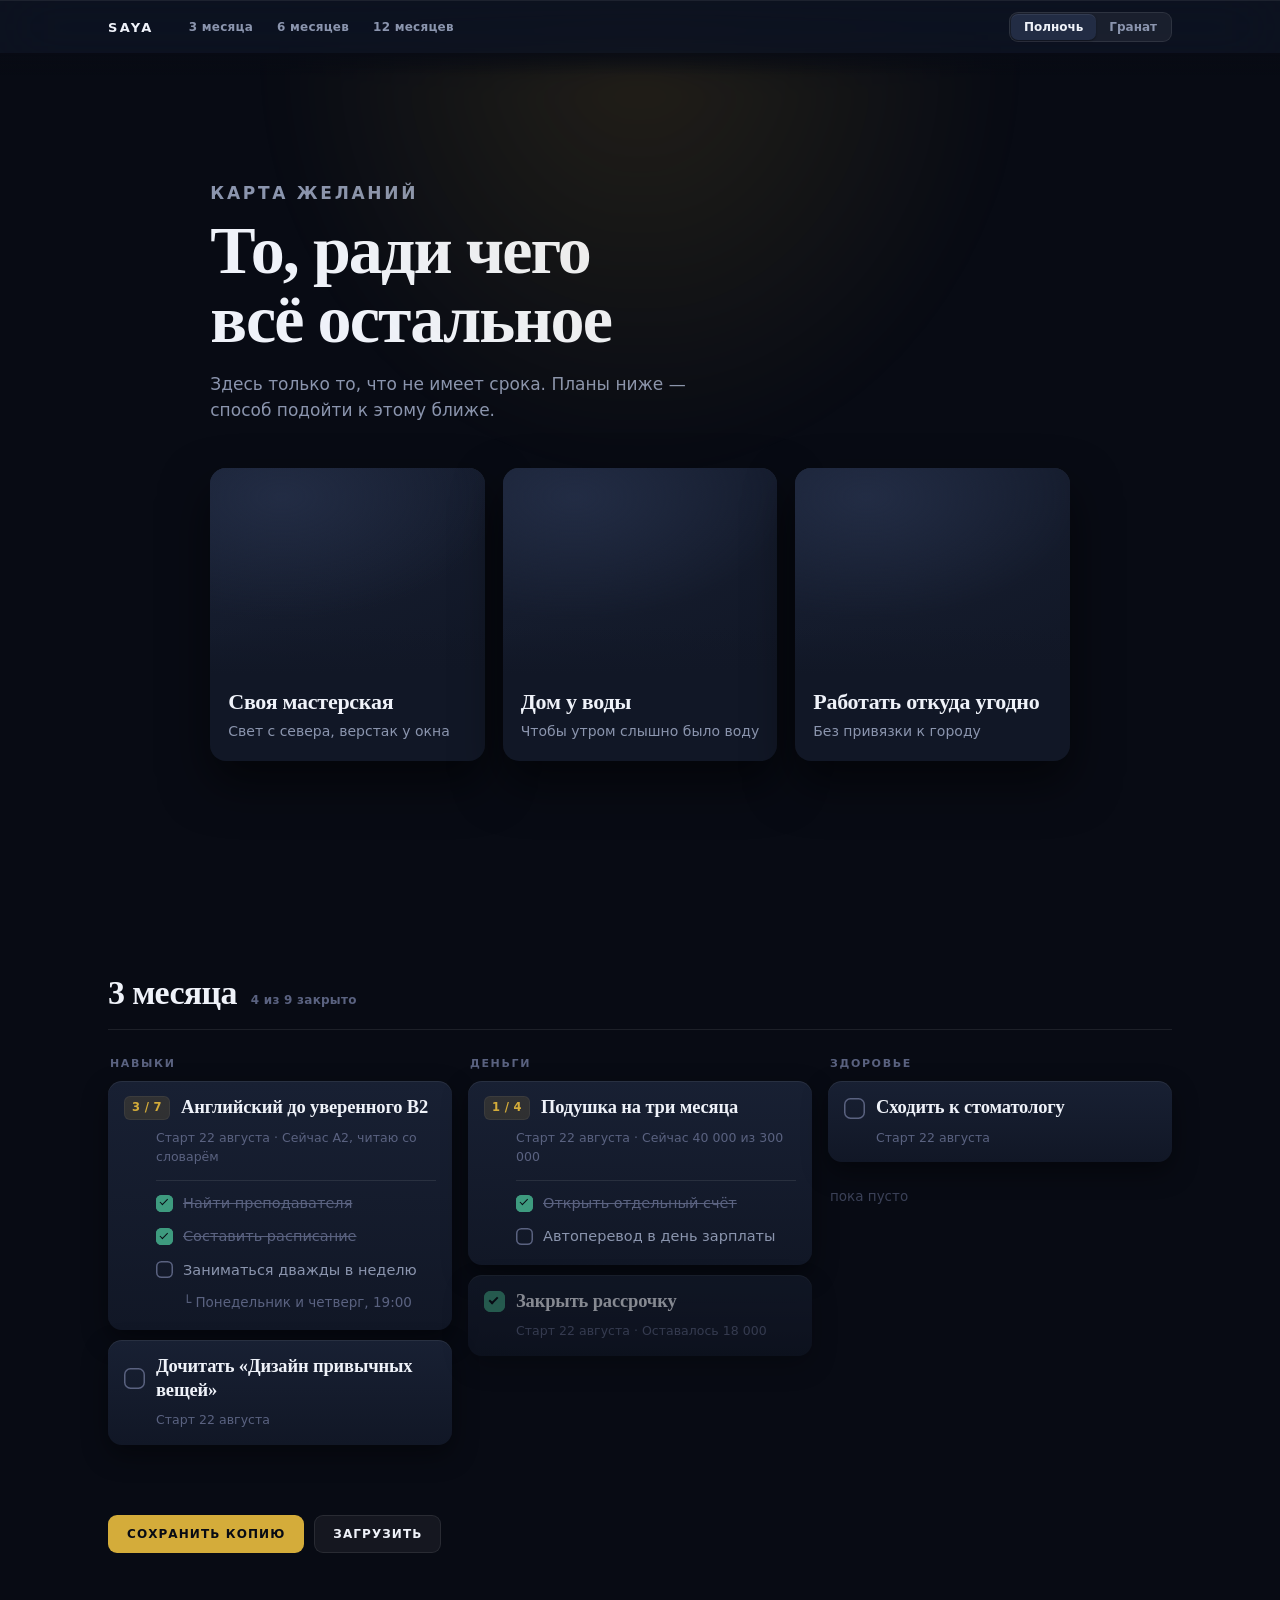
==== palette-preview.html @ 0ffbd33d "Макет уровня Notes: два направления палитры Co-Authored-By: Claude Opus 5 <noreply@anthropic.com>" ====
<!doctype html>
<html lang="ru">
<head>
<meta charset="utf-8">
<meta name="viewport" content="width=device-width,initial-scale=1">
<title>Карта желаний — макет</title>
<style>
*,*::before,*::after{box-sizing:border-box}

/* ============ A · ПОЛНОЧЬ ============ */
:root,[data-p="A"]{
  --bg:#080B14; --s1:#111726; --s2:#182033; --s3:#222C44;
  --text:#EFF2F9; --muted:#8B95AE; --dim:#5A6280;
  --accent:#D4AC3A; --accent-soft:rgba(212,172,58,.13);
  --done:#3E9B7F; --line:rgba(255,255,255,.085);
  --edge:rgba(255,255,255,.07); --glass:rgba(17,23,38,.62);
}
/* ============ B · ГРАНАТ ============ */
[data-p="B"]{
  --bg:#120810; --s1:#1F0F19; --s2:#2B1624; --s3:#3A1F31;
  --text:#F8EFF2; --muted:#B295A0; --dim:#7C6370;
  --accent:#E0A44E; --accent-soft:rgba(224,164,78,.13);
  --done:#5FA383; --line:rgba(255,255,255,.09);
  --edge:rgba(255,255,255,.08); --glass:rgba(31,15,25,.62);
}

html{-webkit-font-smoothing:antialiased}
body{margin:0;background:var(--bg);color:var(--text);
  font:16px/1.55 -apple-system,system-ui,"SF Pro Text",sans-serif;
  transition:background-color .5s ease}
.serif{font-family:ui-serif,"New York",Georgia,serif}

/* ---------- плавающая панель ---------- */
.bar{position:fixed;inset:0 0 auto 0;z-index:20;background:var(--glass);
  -webkit-backdrop-filter:blur(30px) saturate(180%);backdrop-filter:blur(30px) saturate(180%);
  border-top:1px solid var(--edge)}
.bar::after{content:"";position:absolute;left:0;right:0;top:100%;height:22px;
  background:linear-gradient(var(--bg),transparent);opacity:.75;pointer-events:none}
.bar__in{max-width:1120px;margin:0 auto;padding:0 28px;height:52px;display:flex;align-items:center;gap:18px}
.mark{font:600 13px/1 -apple-system,system-ui;letter-spacing:.18em;color:var(--text)}
.jump{display:flex;gap:2px;margin-left:6px}
.jump a{font:590 12px/1 -apple-system,system-ui;letter-spacing:.02em;color:var(--muted);
  padding:7px 11px;border-radius:7px;text-decoration:none;transition:color .2s,background-color .2s}
.jump a:hover{color:var(--text);background:rgba(255,255,255,.05)}
.seg{margin-left:auto;display:flex;padding:2px;border-radius:9px;background:rgba(255,255,255,.06);
  box-shadow:inset 0 0 0 1px var(--line)}
.seg button{font:590 12px/1 -apple-system,system-ui;color:var(--muted);background:none;border:0;
  padding:7px 13px;border-radius:7px;cursor:pointer;transition:color .2s}
.seg button[aria-pressed="true"]{color:var(--text);background:var(--s3);
  box-shadow:0 1px 2px rgba(0,0,0,.4),inset 0 1px 0 var(--edge)}

.wrap{max-width:1120px;margin:0 auto;padding:0 28px}

/* ---------- карта желаний ---------- */
.dreams{min-height:100svh;display:flex;flex-direction:column;justify-content:center;
  padding:120px 0 90px;position:relative}
.dreams::before{content:"";position:absolute;left:50%;top:6%;width:min(760px,92vw);height:420px;
  transform:translateX(-50%);pointer-events:none;
  background:radial-gradient(ellipse at 50% 0,var(--accent-soft),transparent 70%);filter:blur(20px)}
.eyebrow{font:600 11px/1 -apple-system,system-ui;letter-spacing:.16em;text-transform:uppercase;color:var(--dim)}
.dreams h1{margin:14px 0 0;font-size:clamp(40px,6vw,68px);line-height:1.02;letter-spacing:-.028em;font-weight:600}
.dreams p{margin:16px 0 0;color:var(--muted);max-width:46ch;font-size:17px}
.tiles{display:grid;grid-template-columns:repeat(3,1fr);gap:18px;margin-top:44px;position:relative}
.tile{border-radius:16px;overflow:hidden;background:var(--s1);position:relative;
  box-shadow:0 1px 0 var(--edge) inset,0 22px 48px rgba(0,0,0,.55);
  transition:transform .45s cubic-bezier(.2,.8,.3,1),box-shadow .45s}
.tile:hover{transform:translateY(-4px);box-shadow:0 1px 0 var(--edge) inset,0 30px 60px rgba(0,0,0,.62)}
.tile__ph{aspect-ratio:4/3;background:
  radial-gradient(130% 100% at 26% 14%,var(--s3),transparent 60%),
  linear-gradient(155deg,var(--s2),var(--s1))}
.tile__ph--none{display:flex;align-items:flex-end}
.tile__b{padding:16px 18px 18px;position:relative}
.tile__b::before{content:"";position:absolute;left:0;right:0;bottom:100%;height:46px;
  background:linear-gradient(transparent,var(--s1))}
.tile h2{margin:0;font-size:22px;line-height:1.22;letter-spacing:-.012em;font-weight:600}
.tile span{display:block;margin-top:5px;color:var(--muted);font-size:14px}

/* ---------- горизонт ---------- */
.horizon{padding:74px 0 10px}
.hhead{display:flex;align-items:baseline;gap:14px;padding-bottom:18px;
  border-bottom:1px solid var(--line);margin-bottom:26px}
.hhead h2{margin:0;font-size:34px;line-height:1.1;letter-spacing:-.02em;font-weight:600}
.hhead em{font-style:normal;color:var(--dim);font:590 12px/1 -apple-system,system-ui;letter-spacing:.02em}
.areas{display:grid;grid-template-columns:repeat(3,1fr);gap:16px}
.area__n{font:600 11px/1 -apple-system,system-ui;letter-spacing:.15em;text-transform:uppercase;
  color:var(--dim);margin:2px 0 12px 2px}
.stack{display:flex;flex-direction:column;gap:10px}

/* ---------- цель как материал ---------- */
.card{border-radius:14px;padding:15px 16px;cursor:pointer;
  background:linear-gradient(180deg,var(--s2),var(--s1));
  box-shadow:0 1px 0 var(--edge) inset,0 10px 26px rgba(0,0,0,.42);
  transition:transform .12s cubic-bezier(.3,.9,.4,1),box-shadow .3s}
.card:active{transform:scale(.985)}
.top{display:flex;align-items:center;gap:11px}
.chip{font:600 11.5px/1 -apple-system,system-ui;letter-spacing:.03em;color:var(--accent);
  background:var(--accent-soft);padding:6px 8px;border-radius:6px;
  font-variant-numeric:tabular-nums;flex:none;box-shadow:inset 0 0 0 1px rgba(255,255,255,.05)}
.box{width:21px;height:21px;border-radius:6.5px;flex:none;
  box-shadow:inset 0 0 0 1.5px var(--dim);transition:box-shadow .2s,background-color .2s}
.box--on{background:var(--done);box-shadow:inset 0 0 0 1.5px var(--done);position:relative}
.box--on::after{content:"";position:absolute;left:7px;top:3.5px;width:5px;height:9px;
  border:solid var(--bg);border-width:0 2px 2px 0;transform:rotate(45deg)}
.card h3{margin:0;font-size:18.5px;line-height:1.28;letter-spacing:-.008em;font-weight:590;flex:1}
.start{margin:8px 0 0 32px;font-size:12.5px;color:var(--dim);letter-spacing:.002em}
.kids{margin:13px 0 2px 32px;padding-top:11px;border-top:1px solid var(--line);
  display:flex;flex-direction:column;gap:11px}
.kid{display:flex;align-items:center;gap:10px;font-size:14.5px;color:var(--muted)}
.kid .box{width:17px;height:17px;border-radius:5.5px}
.kid .box--on::after{left:5.5px;top:2.5px;width:4px;height:7.5px;border-width:0 1.8px 1.8px 0}
.kid--done{color:var(--dim)}
.kid--done .t{text-decoration:line-through;text-decoration-color:var(--dim)}
.sub{margin-left:27px;font-size:13.5px;color:var(--dim)}
.empty{font-size:13.5px;color:var(--dim);opacity:.62;padding:14px 2px}
.done .card{opacity:.55}

.foot{padding:70px 0 90px;display:flex;gap:10px}
.btn{font:600 12px/1 -apple-system,system-ui;letter-spacing:.09em;text-transform:uppercase;
  padding:13px 19px;border-radius:9px;border:0;cursor:pointer;background:var(--accent);color:var(--bg);
  transition:transform .12s}
.btn:active{transform:scale(.97)}
.btn--g{background:rgba(255,255,255,.05);color:var(--text);box-shadow:inset 0 0 0 1px var(--line)}

@media (max-width:900px){.tiles,.areas{grid-template-columns:1fr}.jump{display:none}}
@media (prefers-reduced-motion:reduce){*{transition-duration:.01ms!important}}
</style>
</head>
<body data-p="A">

<div class="bar"><div class="bar__in">
  <span class="mark">SAYA</span>
  <nav class="jump"><a href="#h3">3 месяца</a><a href="#h6">6 месяцев</a><a href="#h12">12 месяцев</a></nav>
  <div class="seg">
    <button aria-pressed="true" onclick="pick('A',this)">Полночь</button>
    <button aria-pressed="false" onclick="pick('B',this)">Гранат</button>
  </div>
</div></div>

<section class="dreams"><div class="wrap">
  <p class="eyebrow">Карта желаний</p>
  <h1 class="serif">То, ради чего<br>всё остальное</h1>
  <p>Здесь только то, что не имеет срока. Планы ниже — способ подойти к этому ближе.</p>

  <div class="tiles">
    <article class="tile">
      <div class="tile__ph"></div>
      <div class="tile__b"><h2 class="serif">Своя мастерская</h2><span>Свет с севера, верстак у окна</span></div>
    </article>
    <article class="tile">
      <div class="tile__ph"></div>
      <div class="tile__b"><h2 class="serif">Дом у воды</h2><span>Чтобы утром слышно было воду</span></div>
    </article>
    <article class="tile">
      <div class="tile__ph tile__ph--none"></div>
      <div class="tile__b"><h2 class="serif">Работать откуда угодно</h2><span>Без привязки к городу</span></div>
    </article>
  </div>
</div></section>

<section class="horizon" id="h3"><div class="wrap">
  <div class="hhead"><h2 class="serif">3 месяца</h2><em>4 из 9 закрыто</em></div>
  <div class="areas">

    <div>
      <div class="area__n">Навыки</div>
      <div class="stack">
        <div class="card">
          <div class="top"><span class="chip">3 / 7</span><h3 class="serif">Английский до уверенного B2</h3></div>
          <div class="start">Старт 22 августа · Сейчас A2, читаю со словарём</div>
          <div class="kids">
            <div class="kid kid--done"><span class="box box--on"></span><span class="t">Найти преподавателя</span></div>
            <div class="kid kid--done"><span class="box box--on"></span><span class="t">Составить расписание</span></div>
            <div class="kid"><span class="box"></span><span class="t">Заниматься дважды в неделю</span></div>
            <div class="sub">└ Понедельник и четверг, 19:00</div>
          </div>
        </div>
        <div class="card">
          <div class="top"><span class="box"></span><h3 class="serif">Дочитать «Дизайн привычных вещей»</h3></div>
          <div class="start">Старт 22 августа</div>
        </div>
      </div>
    </div>

    <div>
      <div class="area__n">Деньги</div>
      <div class="stack">
        <div class="card">
          <div class="top"><span class="chip">1 / 4</span><h3 class="serif">Подушка на три месяца</h3></div>
          <div class="start">Старт 22 августа · Сейчас 40 000 из 300 000</div>
          <div class="kids">
            <div class="kid kid--done"><span class="box box--on"></span><span class="t">Открыть отдельный счёт</span></div>
            <div class="kid"><span class="box"></span><span class="t">Автоперевод в день зарплаты</span></div>
          </div>
        </div>
        <div class="done"><div class="card">
          <div class="top"><span class="box box--on"></span><h3 class="serif">Закрыть рассрочку</h3></div>
          <div class="start">Старт 22 августа · Оставалось 18 000</div>
        </div></div>
      </div>
    </div>

    <div>
      <div class="area__n">Здоровье</div>
      <div class="stack">
        <div class="card">
          <div class="top"><span class="box"></span><h3 class="serif">Сходить к стоматологу</h3></div>
          <div class="start">Старт 22 августа</div>
        </div>
        <div class="empty">пока пусто</div>
      </div>
    </div>

  </div>

  <div class="foot">
    <button class="btn">Сохранить копию</button>
    <button class="btn btn--g">Загрузить</button>
  </div>
</div></section>

<script>
function pick(p, btn){
  document.body.dataset.p = p;
  document.querySelectorAll('.seg button').forEach(b => b.setAttribute('aria-pressed', String(b === btn)));
}
</script>
</body>
</html>
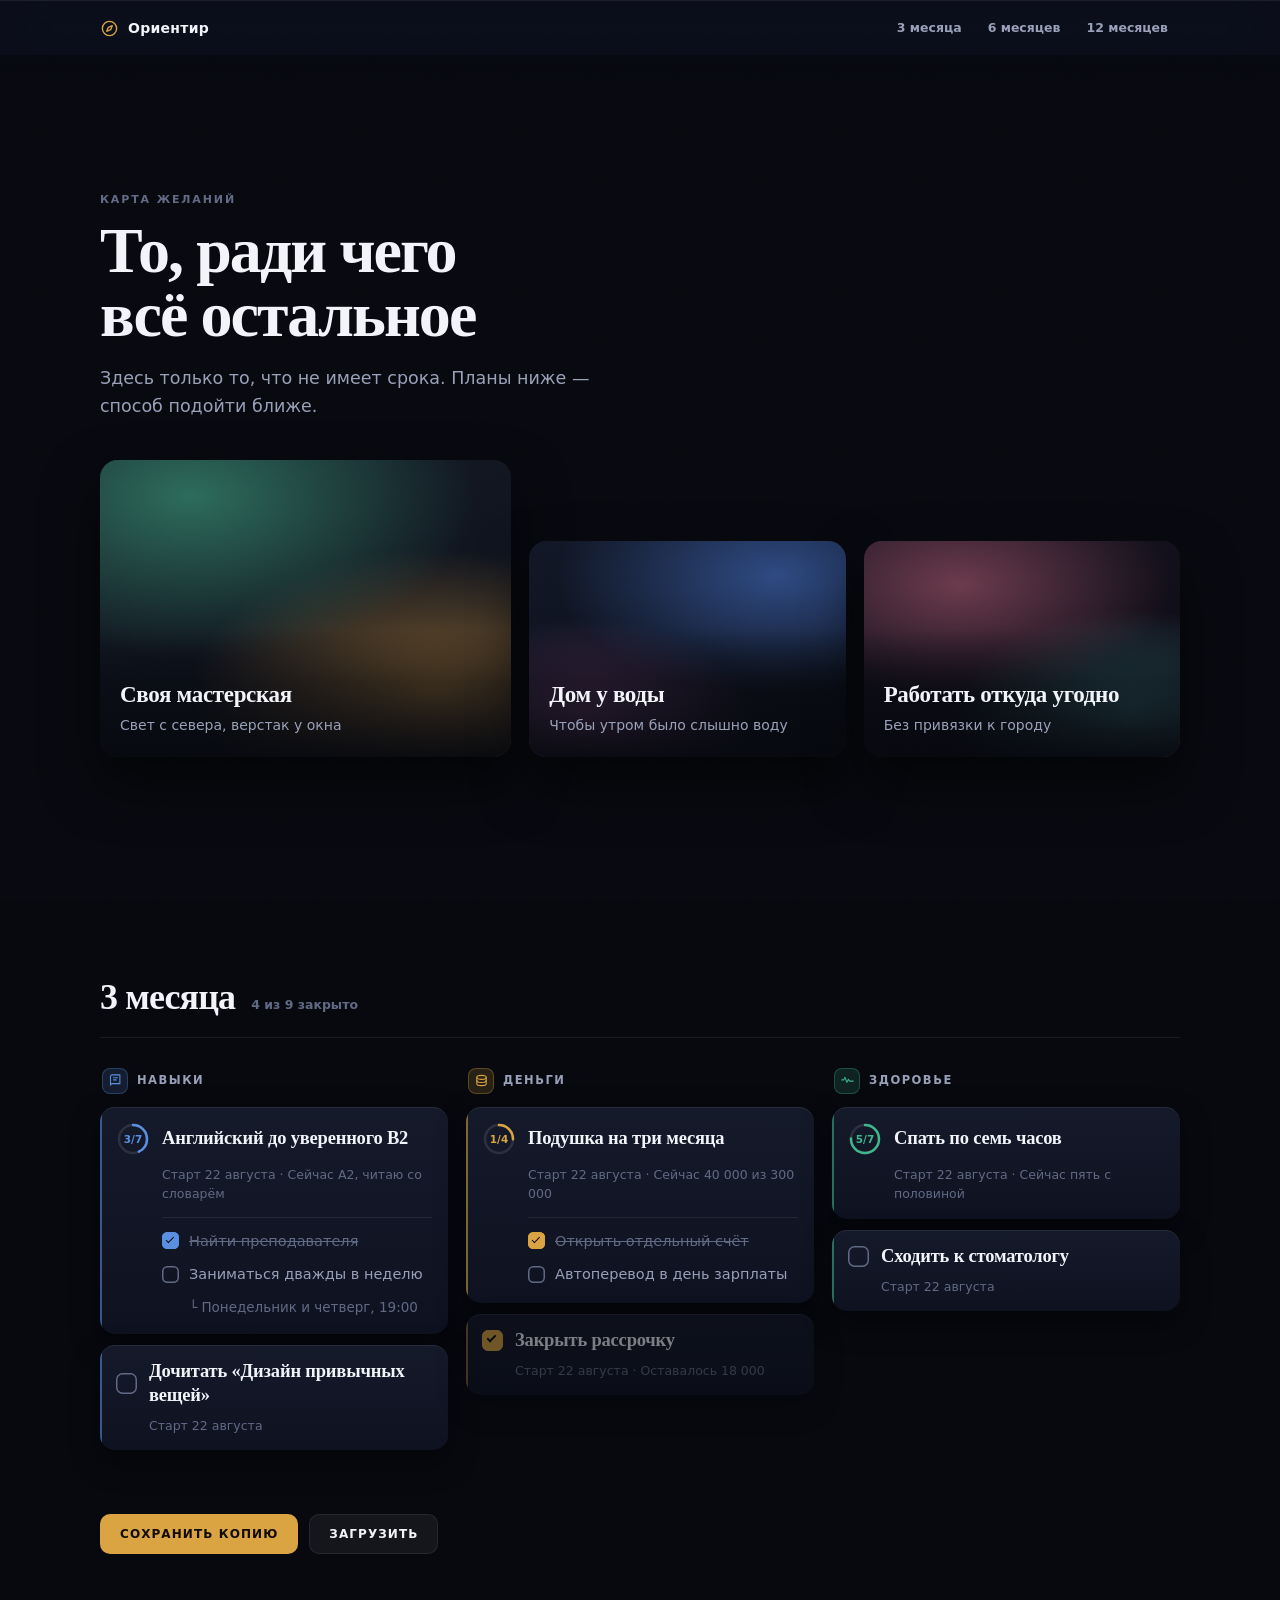
==== commit a632eb14: "Макет: цвет на каждую сферу, иконки, зерно, кольца прогресса Co-Authored-By: Claude Opus 5 <noreply@" ====
--- a/palette-preview.html
+++ b/palette-preview.html
@@ -3,157 +3,140 @@
 <head>
 <meta charset="utf-8">
 <meta name="viewport" content="width=device-width,initial-scale=1">
-<title>Карта желаний — макет</title>
+<title>Ориентир — макет</title>
 <style>
 *,*::before,*::after{box-sizing:border-box}
-
-/* ============ A · ПОЛНОЧЬ ============ */
-:root,[data-p="A"]{
-  --bg:#080B14; --s1:#111726; --s2:#182033; --s3:#222C44;
-  --text:#EFF2F9; --muted:#8B95AE; --dim:#5A6280;
-  --accent:#D4AC3A; --accent-soft:rgba(212,172,58,.13);
-  --done:#3E9B7F; --line:rgba(255,255,255,.085);
-  --edge:rgba(255,255,255,.07); --glass:rgba(17,23,38,.62);
+:root{
+  --bg:#07090F; --s1:#0E1220; --s2:#151A2B; --s3:#1E2539;
+  --text:#F2F4FA; --muted:#98A0B8; --dim:#616A85;
+  --line:rgba(255,255,255,.08); --edge:rgba(255,255,255,.075);
+  --glass:rgba(14,18,32,.6);
+  /* у каждой сферы свой драгоценный цвет — не один акцент на всё */
+  --health:#3FB68B; --money:#D9A441; --skills:#5B8FE0; --people:#D2607F; --home:#9B7BE0;
 }
-/* ============ B · ГРАНАТ ============ */
-[data-p="B"]{
-  --bg:#120810; --s1:#1F0F19; --s2:#2B1624; --s3:#3A1F31;
-  --text:#F8EFF2; --muted:#B295A0; --dim:#7C6370;
-  --accent:#E0A44E; --accent-soft:rgba(224,164,78,.13);
-  --done:#5FA383; --line:rgba(255,255,255,.09);
-  --edge:rgba(255,255,255,.08); --glass:rgba(31,15,25,.62);
-}
-
 html{-webkit-font-smoothing:antialiased}
 body{margin:0;background:var(--bg);color:var(--text);
-  font:16px/1.55 -apple-system,system-ui,"SF Pro Text",sans-serif;
-  transition:background-color .5s ease}
+  font:16px/1.55 -apple-system,system-ui,"SF Pro Text",sans-serif;position:relative}
+/* зерно поверх всего — убивает пластиковую плоскость */
+body::after{content:"";position:fixed;inset:0;z-index:100;pointer-events:none;opacity:.05;
+  mix-blend-mode:overlay;
+  background-image:url("data:image/svg+xml,%3Csvg xmlns='http://www.w3.org/2000/svg' width='160' height='160'%3E%3Cfilter id='n'%3E%3CfeTurbulence type='fractalNoise' baseFrequency='.85' numOctaves='4'/%3E%3C/filter%3E%3Crect width='100%25' height='100%25' filter='url(%23n)'/%3E%3C/svg%3E")}
 .serif{font-family:ui-serif,"New York",Georgia,serif}
-
-/* ---------- плавающая панель ---------- */
-.bar{position:fixed;inset:0 0 auto 0;z-index:20;background:var(--glass);
+.wrap{width:100%;max-width:1140px;margin:0 auto;padding:0 30px}
+
+.bar{position:fixed;inset:0 0 auto 0;z-index:30;background:var(--glass);
   -webkit-backdrop-filter:blur(30px) saturate(180%);backdrop-filter:blur(30px) saturate(180%);
   border-top:1px solid var(--edge)}
-.bar::after{content:"";position:absolute;left:0;right:0;top:100%;height:22px;
-  background:linear-gradient(var(--bg),transparent);opacity:.75;pointer-events:none}
-.bar__in{max-width:1120px;margin:0 auto;padding:0 28px;height:52px;display:flex;align-items:center;gap:18px}
-.mark{font:600 13px/1 -apple-system,system-ui;letter-spacing:.18em;color:var(--text)}
-.jump{display:flex;gap:2px;margin-left:6px}
-.jump a{font:590 12px/1 -apple-system,system-ui;letter-spacing:.02em;color:var(--muted);
-  padding:7px 11px;border-radius:7px;text-decoration:none;transition:color .2s,background-color .2s}
+.bar::after{content:"";position:absolute;left:0;right:0;top:100%;height:24px;
+  background:linear-gradient(var(--bg),transparent);opacity:.8}
+.bar__in{max-width:1140px;margin:0 auto;padding:0 30px;height:54px;display:flex;align-items:center;gap:20px}
+.mark{display:flex;align-items:center;gap:9px;font:600 14px/1 -apple-system,system-ui;letter-spacing:.02em}
+.mark svg{width:19px;height:19px;color:var(--money)}
+.jump{display:flex;gap:2px;margin-left:auto}
+.jump a{font:590 12.5px/1 -apple-system,system-ui;color:var(--muted);padding:8px 12px;
+  border-radius:8px;text-decoration:none;transition:.2s}
 .jump a:hover{color:var(--text);background:rgba(255,255,255,.05)}
-.seg{margin-left:auto;display:flex;padding:2px;border-radius:9px;background:rgba(255,255,255,.06);
-  box-shadow:inset 0 0 0 1px var(--line)}
-.seg button{font:590 12px/1 -apple-system,system-ui;color:var(--muted);background:none;border:0;
-  padding:7px 13px;border-radius:7px;cursor:pointer;transition:color .2s}
-.seg button[aria-pressed="true"]{color:var(--text);background:var(--s3);
-  box-shadow:0 1px 2px rgba(0,0,0,.4),inset 0 1px 0 var(--edge)}
-
-.wrap{max-width:1120px;margin:0 auto;padding:0 28px}
-
-/* ---------- карта желаний ---------- */
-.dreams{min-height:100svh;display:flex;flex-direction:column;justify-content:center;
-  padding:120px 0 90px;position:relative}
-.dreams::before{content:"";position:absolute;left:50%;top:6%;width:min(760px,92vw);height:420px;
-  transform:translateX(-50%);pointer-events:none;
-  background:radial-gradient(ellipse at 50% 0,var(--accent-soft),transparent 70%);filter:blur(20px)}
-.eyebrow{font:600 11px/1 -apple-system,system-ui;letter-spacing:.16em;text-transform:uppercase;color:var(--dim)}
-.dreams h1{margin:14px 0 0;font-size:clamp(40px,6vw,68px);line-height:1.02;letter-spacing:-.028em;font-weight:600}
-.dreams p{margin:16px 0 0;color:var(--muted);max-width:46ch;font-size:17px}
-.tiles{display:grid;grid-template-columns:repeat(3,1fr);gap:18px;margin-top:44px;position:relative}
-.tile{border-radius:16px;overflow:hidden;background:var(--s1);position:relative;
-  box-shadow:0 1px 0 var(--edge) inset,0 22px 48px rgba(0,0,0,.55);
-  transition:transform .45s cubic-bezier(.2,.8,.3,1),box-shadow .45s}
-.tile:hover{transform:translateY(-4px);box-shadow:0 1px 0 var(--edge) inset,0 30px 60px rgba(0,0,0,.62)}
-.tile__ph{aspect-ratio:4/3;background:
-  radial-gradient(130% 100% at 26% 14%,var(--s3),transparent 60%),
-  linear-gradient(155deg,var(--s2),var(--s1))}
-.tile__ph--none{display:flex;align-items:flex-end}
-.tile__b{padding:16px 18px 18px;position:relative}
-.tile__b::before{content:"";position:absolute;left:0;right:0;bottom:100%;height:46px;
-  background:linear-gradient(transparent,var(--s1))}
-.tile h2{margin:0;font-size:22px;line-height:1.22;letter-spacing:-.012em;font-weight:600}
-.tile span{display:block;margin-top:5px;color:var(--muted);font-size:14px}
+
+/* ---------- мечты ---------- */
+.dreams{min-height:100svh;display:flex;flex-direction:column;justify-content:center;padding:112px 0 72px}
+.eyebrow{font:600 11px/1 -apple-system,system-ui;letter-spacing:.17em;text-transform:uppercase;color:var(--dim)}
+.dreams h1{margin:14px 0 0;font-size:clamp(38px,5.6vw,64px);line-height:1;letter-spacing:-.03em;font-weight:600}
+.lead{margin:18px 0 0;color:var(--muted);max-width:44ch;font-size:17.5px}
+.tiles{display:grid;grid-template-columns:1.3fr 1fr 1fr;gap:18px;margin-top:40px;align-items:end}
+.tile{border-radius:18px;overflow:hidden;position:relative;isolation:isolate;
+  box-shadow:0 1px 0 var(--edge) inset,0 26px 54px rgba(0,0,0,.6);
+  transition:transform .5s cubic-bezier(.2,.8,.3,1)}
+.tile:hover{transform:translateY(-5px)}
+.tile__art{position:relative}
+.tile--tall .tile__art{height:clamp(250px,33vh,340px)}
+.tile__art{height:clamp(190px,24vh,250px)}
+.a1{background:radial-gradient(120% 95% at 22% 12%,#2C6B5A,transparent 58%),
+  radial-gradient(100% 80% at 82% 78%,#7A5A2E,transparent 60%),linear-gradient(160deg,#141A26,#0B0E17)}
+.a2{background:radial-gradient(120% 95% at 78% 16%,#2E4A82,transparent 58%),
+  radial-gradient(90% 80% at 18% 84%,#5C3560,transparent 60%),linear-gradient(160deg,#111726,#0A0D16)}
+.a3{background:radial-gradient(120% 95% at 30% 20%,#6B3A4C,transparent 56%),
+  radial-gradient(95% 80% at 85% 80%,#2F5C63,transparent 60%),linear-gradient(160deg,#161320,#0B0912)}
+.tile__cap{position:absolute;inset:auto 0 0 0;padding:52px 20px 20px;
+  background:linear-gradient(transparent,rgba(6,8,14,.55) 42%,rgba(6,8,14,.93))}
+.tile h2{margin:0;font-size:23px;line-height:1.2;letter-spacing:-.014em;font-weight:600}
+.tile span{display:block;margin-top:6px;color:var(--muted);font-size:14px}
 
 /* ---------- горизонт ---------- */
-.horizon{padding:74px 0 10px}
-.hhead{display:flex;align-items:baseline;gap:14px;padding-bottom:18px;
-  border-bottom:1px solid var(--line);margin-bottom:26px}
-.hhead h2{margin:0;font-size:34px;line-height:1.1;letter-spacing:-.02em;font-weight:600}
-.hhead em{font-style:normal;color:var(--dim);font:590 12px/1 -apple-system,system-ui;letter-spacing:.02em}
-.areas{display:grid;grid-template-columns:repeat(3,1fr);gap:16px}
-.area__n{font:600 11px/1 -apple-system,system-ui;letter-spacing:.15em;text-transform:uppercase;
-  color:var(--dim);margin:2px 0 12px 2px}
-.stack{display:flex;flex-direction:column;gap:10px}
-
-/* ---------- цель как материал ---------- */
-.card{border-radius:14px;padding:15px 16px;cursor:pointer;
+.horizon{padding:78px 0 0}
+.hhead{display:flex;align-items:baseline;gap:16px;padding-bottom:20px;border-bottom:1px solid var(--line);margin-bottom:30px}
+.hhead h2{margin:0;font-size:36px;line-height:1.08;letter-spacing:-.024em;font-weight:600}
+.hhead em{font-style:normal;color:var(--dim);font:590 12.5px/1 -apple-system,system-ui}
+.areas{display:grid;grid-template-columns:repeat(3,1fr);gap:18px}
+.ahead{display:flex;align-items:center;gap:9px;margin:0 0 13px 2px}
+.ahead .ico{width:26px;height:26px;border-radius:8px;display:grid;place-items:center;flex:none;
+  background:color-mix(in oklab,var(--c) 16%,transparent);
+  box-shadow:inset 0 0 0 1px color-mix(in oklab,var(--c) 30%,transparent)}
+.ahead svg{width:15px;height:15px;color:var(--c)}
+.ahead b{font:600 11.5px/1 -apple-system,system-ui;letter-spacing:.13em;text-transform:uppercase;color:var(--muted)}
+.stack{display:flex;flex-direction:column;gap:11px}
+
+.card{border-radius:15px;padding:15px 16px;cursor:pointer;position:relative;overflow:hidden;
   background:linear-gradient(180deg,var(--s2),var(--s1));
-  box-shadow:0 1px 0 var(--edge) inset,0 10px 26px rgba(0,0,0,.42);
-  transition:transform .12s cubic-bezier(.3,.9,.4,1),box-shadow .3s}
+  box-shadow:0 1px 0 var(--edge) inset,0 12px 30px rgba(0,0,0,.45);
+  transition:transform .12s cubic-bezier(.3,.9,.4,1)}
+.card::before{content:"";position:absolute;left:0;top:0;bottom:0;width:2px;background:var(--c);opacity:.55}
 .card:active{transform:scale(.985)}
-.top{display:flex;align-items:center;gap:11px}
-.chip{font:600 11.5px/1 -apple-system,system-ui;letter-spacing:.03em;color:var(--accent);
-  background:var(--accent-soft);padding:6px 8px;border-radius:6px;
-  font-variant-numeric:tabular-nums;flex:none;box-shadow:inset 0 0 0 1px rgba(255,255,255,.05)}
-.box{width:21px;height:21px;border-radius:6.5px;flex:none;
-  box-shadow:inset 0 0 0 1.5px var(--dim);transition:box-shadow .2s,background-color .2s}
-.box--on{background:var(--done);box-shadow:inset 0 0 0 1.5px var(--done);position:relative}
+.top{display:flex;align-items:center;gap:12px}
+.ring{width:34px;height:34px;flex:none;position:relative}
+.ring svg{transform:rotate(-90deg)}
+.ring b{position:absolute;inset:0;display:grid;place-items:center;
+  font:600 10.5px/1 -apple-system,system-ui;color:var(--c);font-variant-numeric:tabular-nums}
+.box{width:21px;height:21px;border-radius:6.5px;flex:none;box-shadow:inset 0 0 0 1.5px var(--dim);transition:.2s}
+.box--on{background:var(--c);box-shadow:inset 0 0 0 1.5px var(--c);position:relative}
 .box--on::after{content:"";position:absolute;left:7px;top:3.5px;width:5px;height:9px;
   border:solid var(--bg);border-width:0 2px 2px 0;transform:rotate(45deg)}
-.card h3{margin:0;font-size:18.5px;line-height:1.28;letter-spacing:-.008em;font-weight:590;flex:1}
-.start{margin:8px 0 0 32px;font-size:12.5px;color:var(--dim);letter-spacing:.002em}
-.kids{margin:13px 0 2px 32px;padding-top:11px;border-top:1px solid var(--line);
+.card h3{margin:0;font-size:18.5px;line-height:1.26;letter-spacing:-.01em;font-weight:590;flex:1}
+.start{margin:9px 0 0 46px;font-size:12.5px;color:var(--dim)}
+.card--flat .start{margin-left:33px}
+.kids{margin:13px 0 2px 46px;padding-top:12px;border-top:1px solid var(--line);
   display:flex;flex-direction:column;gap:11px}
 .kid{display:flex;align-items:center;gap:10px;font-size:14.5px;color:var(--muted)}
 .kid .box{width:17px;height:17px;border-radius:5.5px}
 .kid .box--on::after{left:5.5px;top:2.5px;width:4px;height:7.5px;border-width:0 1.8px 1.8px 0}
-.kid--done{color:var(--dim)}
-.kid--done .t{text-decoration:line-through;text-decoration-color:var(--dim)}
+.kid--done{color:var(--dim)}.kid--done .t{text-decoration:line-through}
 .sub{margin-left:27px;font-size:13.5px;color:var(--dim)}
-.empty{font-size:13.5px;color:var(--dim);opacity:.62;padding:14px 2px}
-.done .card{opacity:.55}
-
-.foot{padding:70px 0 90px;display:flex;gap:10px}
+.empty{font-size:13.5px;color:var(--dim);opacity:.55;padding:15px 3px}
+.done .card{opacity:.5}
+.foot{padding:64px 0 96px;display:flex;gap:11px}
 .btn{font:600 12px/1 -apple-system,system-ui;letter-spacing:.09em;text-transform:uppercase;
-  padding:13px 19px;border-radius:9px;border:0;cursor:pointer;background:var(--accent);color:var(--bg);
-  transition:transform .12s}
+  padding:14px 20px;border-radius:10px;border:0;cursor:pointer;background:var(--money);color:#100C04;transition:transform .12s}
 .btn:active{transform:scale(.97)}
 .btn--g{background:rgba(255,255,255,.05);color:var(--text);box-shadow:inset 0 0 0 1px var(--line)}
-
-@media (max-width:900px){.tiles,.areas{grid-template-columns:1fr}.jump{display:none}}
+@media (max-width:960px){.tiles,.areas{grid-template-columns:1fr}.jump{display:none}}
 @media (prefers-reduced-motion:reduce){*{transition-duration:.01ms!important}}
 </style>
 </head>
-<body data-p="A">
+<body>
+<svg style="display:none">
+  <symbol id="i-compass" viewBox="0 0 24 24" fill="none" stroke="currentColor" stroke-width="1.7" stroke-linecap="round" stroke-linejoin="round"><circle cx="12" cy="12" r="9"/><path d="m15.5 8.5-2 5-5 2 2-5z"/></symbol>
+  <symbol id="i-heart" viewBox="0 0 24 24" fill="none" stroke="currentColor" stroke-width="1.7" stroke-linecap="round" stroke-linejoin="round"><path d="M3 11h3l2-4 3 8 2.5-5 1.5 3h6"/></symbol>
+  <symbol id="i-coin" viewBox="0 0 24 24" fill="none" stroke="currentColor" stroke-width="1.7" stroke-linecap="round" stroke-linejoin="round"><ellipse cx="12" cy="7" rx="7.5" ry="3.2"/><path d="M4.5 7v10c0 1.8 3.4 3.2 7.5 3.2s7.5-1.4 7.5-3.2V7"/><path d="M4.5 12c0 1.8 3.4 3.2 7.5 3.2s7.5-1.4 7.5-3.2"/></symbol>
+  <symbol id="i-skill" viewBox="0 0 24 24" fill="none" stroke="currentColor" stroke-width="1.7" stroke-linecap="round" stroke-linejoin="round"><path d="M4 5.5A2.5 2.5 0 0 1 6.5 3H19v14H6.5A2.5 2.5 0 0 0 4 19.5z"/><path d="M9 7.5h6M9 11h4"/></symbol>
+  <symbol id="i-people" viewBox="0 0 24 24" fill="none" stroke="currentColor" stroke-width="1.7" stroke-linecap="round" stroke-linejoin="round"><circle cx="9" cy="8" r="3.2"/><path d="M3.5 19.5a5.5 5.5 0 0 1 11 0"/><path d="M16 5.6a3.2 3.2 0 0 1 0 6.3M17.5 14.6a5.5 5.5 0 0 1 3 4.9"/></symbol>
+  <symbol id="i-home" viewBox="0 0 24 24" fill="none" stroke="currentColor" stroke-width="1.7" stroke-linecap="round" stroke-linejoin="round"><path d="M4 10.5 12 4l8 6.5V19a1.5 1.5 0 0 1-1.5 1.5h-13A1.5 1.5 0 0 1 4 19z"/><path d="M9.5 20.5v-6h5v6"/></symbol>
+</svg>
 
 <div class="bar"><div class="bar__in">
-  <span class="mark">SAYA</span>
+  <span class="mark"><svg><use href="#i-compass"/></svg>Ориентир</span>
   <nav class="jump"><a href="#h3">3 месяца</a><a href="#h6">6 месяцев</a><a href="#h12">12 месяцев</a></nav>
-  <div class="seg">
-    <button aria-pressed="true" onclick="pick('A',this)">Полночь</button>
-    <button aria-pressed="false" onclick="pick('B',this)">Гранат</button>
-  </div>
 </div></div>
 
 <section class="dreams"><div class="wrap">
   <p class="eyebrow">Карта желаний</p>
   <h1 class="serif">То, ради чего<br>всё остальное</h1>
-  <p>Здесь только то, что не имеет срока. Планы ниже — способ подойти к этому ближе.</p>
-
+  <p class="lead">Здесь только то, что не имеет срока. Планы ниже — способ подойти ближе.</p>
   <div class="tiles">
-    <article class="tile">
-      <div class="tile__ph"></div>
-      <div class="tile__b"><h2 class="serif">Своя мастерская</h2><span>Свет с севера, верстак у окна</span></div>
-    </article>
-    <article class="tile">
-      <div class="tile__ph"></div>
-      <div class="tile__b"><h2 class="serif">Дом у воды</h2><span>Чтобы утром слышно было воду</span></div>
-    </article>
-    <article class="tile">
-      <div class="tile__ph tile__ph--none"></div>
-      <div class="tile__b"><h2 class="serif">Работать откуда угодно</h2><span>Без привязки к городу</span></div>
-    </article>
+    <article class="tile tile--tall"><div class="tile__art a1"></div>
+      <div class="tile__cap"><h2 class="serif">Своя мастерская</h2><span>Свет с севера, верстак у окна</span></div></article>
+    <article class="tile"><div class="tile__art a2"></div>
+      <div class="tile__cap"><h2 class="serif">Дом у воды</h2><span>Чтобы утром было слышно воду</span></div></article>
+    <article class="tile"><div class="tile__art a3"></div>
+      <div class="tile__cap"><h2 class="serif">Работать откуда угодно</h2><span>Без привязки к городу</span></div></article>
   </div>
 </div></section>
 
@@ -161,68 +144,62 @@
   <div class="hhead"><h2 class="serif">3 месяца</h2><em>4 из 9 закрыто</em></div>
   <div class="areas">
 
-    <div>
-      <div class="area__n">Навыки</div>
+    <div style="--c:var(--skills)">
+      <div class="ahead"><span class="ico"><svg><use href="#i-skill"/></svg></span><b>Навыки</b></div>
       <div class="stack">
         <div class="card">
-          <div class="top"><span class="chip">3 / 7</span><h3 class="serif">Английский до уверенного B2</h3></div>
+          <div class="top">
+            <span class="ring"><svg width="34" height="34"><circle cx="17" cy="17" r="14" fill="none" stroke="rgba(255,255,255,.1)" stroke-width="2.5"/><circle cx="17" cy="17" r="14" fill="none" stroke="var(--c)" stroke-width="2.5" stroke-linecap="round" stroke-dasharray="88" stroke-dashoffset="50.3"/></svg><b>3/7</b></span>
+            <h3 class="serif">Английский до уверенного B2</h3>
+          </div>
           <div class="start">Старт 22 августа · Сейчас A2, читаю со словарём</div>
           <div class="kids">
             <div class="kid kid--done"><span class="box box--on"></span><span class="t">Найти преподавателя</span></div>
-            <div class="kid kid--done"><span class="box box--on"></span><span class="t">Составить расписание</span></div>
             <div class="kid"><span class="box"></span><span class="t">Заниматься дважды в неделю</span></div>
             <div class="sub">└ Понедельник и четверг, 19:00</div>
           </div>
         </div>
-        <div class="card">
-          <div class="top"><span class="box"></span><h3 class="serif">Дочитать «Дизайн привычных вещей»</h3></div>
-          <div class="start">Старт 22 августа</div>
-        </div>
+        <div class="card card--flat"><div class="top"><span class="box"></span><h3 class="serif">Дочитать «Дизайн привычных вещей»</h3></div>
+          <div class="start">Старт 22 августа</div></div>
       </div>
     </div>
 
-    <div>
-      <div class="area__n">Деньги</div>
+    <div style="--c:var(--money)">
+      <div class="ahead"><span class="ico"><svg><use href="#i-coin"/></svg></span><b>Деньги</b></div>
       <div class="stack">
         <div class="card">
-          <div class="top"><span class="chip">1 / 4</span><h3 class="serif">Подушка на три месяца</h3></div>
+          <div class="top">
+            <span class="ring"><svg width="34" height="34"><circle cx="17" cy="17" r="14" fill="none" stroke="rgba(255,255,255,.1)" stroke-width="2.5"/><circle cx="17" cy="17" r="14" fill="none" stroke="var(--c)" stroke-width="2.5" stroke-linecap="round" stroke-dasharray="88" stroke-dashoffset="66"/></svg><b>1/4</b></span>
+            <h3 class="serif">Подушка на три месяца</h3>
+          </div>
           <div class="start">Старт 22 августа · Сейчас 40 000 из 300 000</div>
           <div class="kids">
             <div class="kid kid--done"><span class="box box--on"></span><span class="t">Открыть отдельный счёт</span></div>
             <div class="kid"><span class="box"></span><span class="t">Автоперевод в день зарплаты</span></div>
           </div>
         </div>
-        <div class="done"><div class="card">
-          <div class="top"><span class="box box--on"></span><h3 class="serif">Закрыть рассрочку</h3></div>
-          <div class="start">Старт 22 августа · Оставалось 18 000</div>
-        </div></div>
+        <div class="done"><div class="card card--flat"><div class="top"><span class="box box--on"></span><h3 class="serif">Закрыть рассрочку</h3></div>
+          <div class="start">Старт 22 августа · Оставалось 18 000</div></div></div>
       </div>
     </div>
 
-    <div>
-      <div class="area__n">Здоровье</div>
+    <div style="--c:var(--health)">
+      <div class="ahead"><span class="ico"><svg><use href="#i-heart"/></svg></span><b>Здоровье</b></div>
       <div class="stack">
         <div class="card">
-          <div class="top"><span class="box"></span><h3 class="serif">Сходить к стоматологу</h3></div>
-          <div class="start">Старт 22 августа</div>
+          <div class="top">
+            <span class="ring"><svg width="34" height="34"><circle cx="17" cy="17" r="14" fill="none" stroke="rgba(255,255,255,.1)" stroke-width="2.5"/><circle cx="17" cy="17" r="14" fill="none" stroke="var(--c)" stroke-width="2.5" stroke-linecap="round" stroke-dasharray="88" stroke-dashoffset="22"/></svg><b>5/7</b></span>
+            <h3 class="serif">Спать по семь часов</h3>
+          </div>
+          <div class="start">Старт 22 августа · Сейчас пять с половиной</div>
         </div>
-        <div class="empty">пока пусто</div>
+        <div class="card card--flat"><div class="top"><span class="box"></span><h3 class="serif">Сходить к стоматологу</h3></div>
+          <div class="start">Старт 22 августа</div></div>
       </div>
     </div>
 
   </div>
-
-  <div class="foot">
-    <button class="btn">Сохранить копию</button>
-    <button class="btn btn--g">Загрузить</button>
-  </div>
+  <div class="foot"><button class="btn">Сохранить копию</button><button class="btn btn--g">Загрузить</button></div>
 </div></section>
-
-<script>
-function pick(p, btn){
-  document.body.dataset.p = p;
-  document.querySelectorAll('.seg button').forEach(b => b.setAttribute('aria-pressed', String(b === btn)));
-}
-</script>
 </body>
 </html>
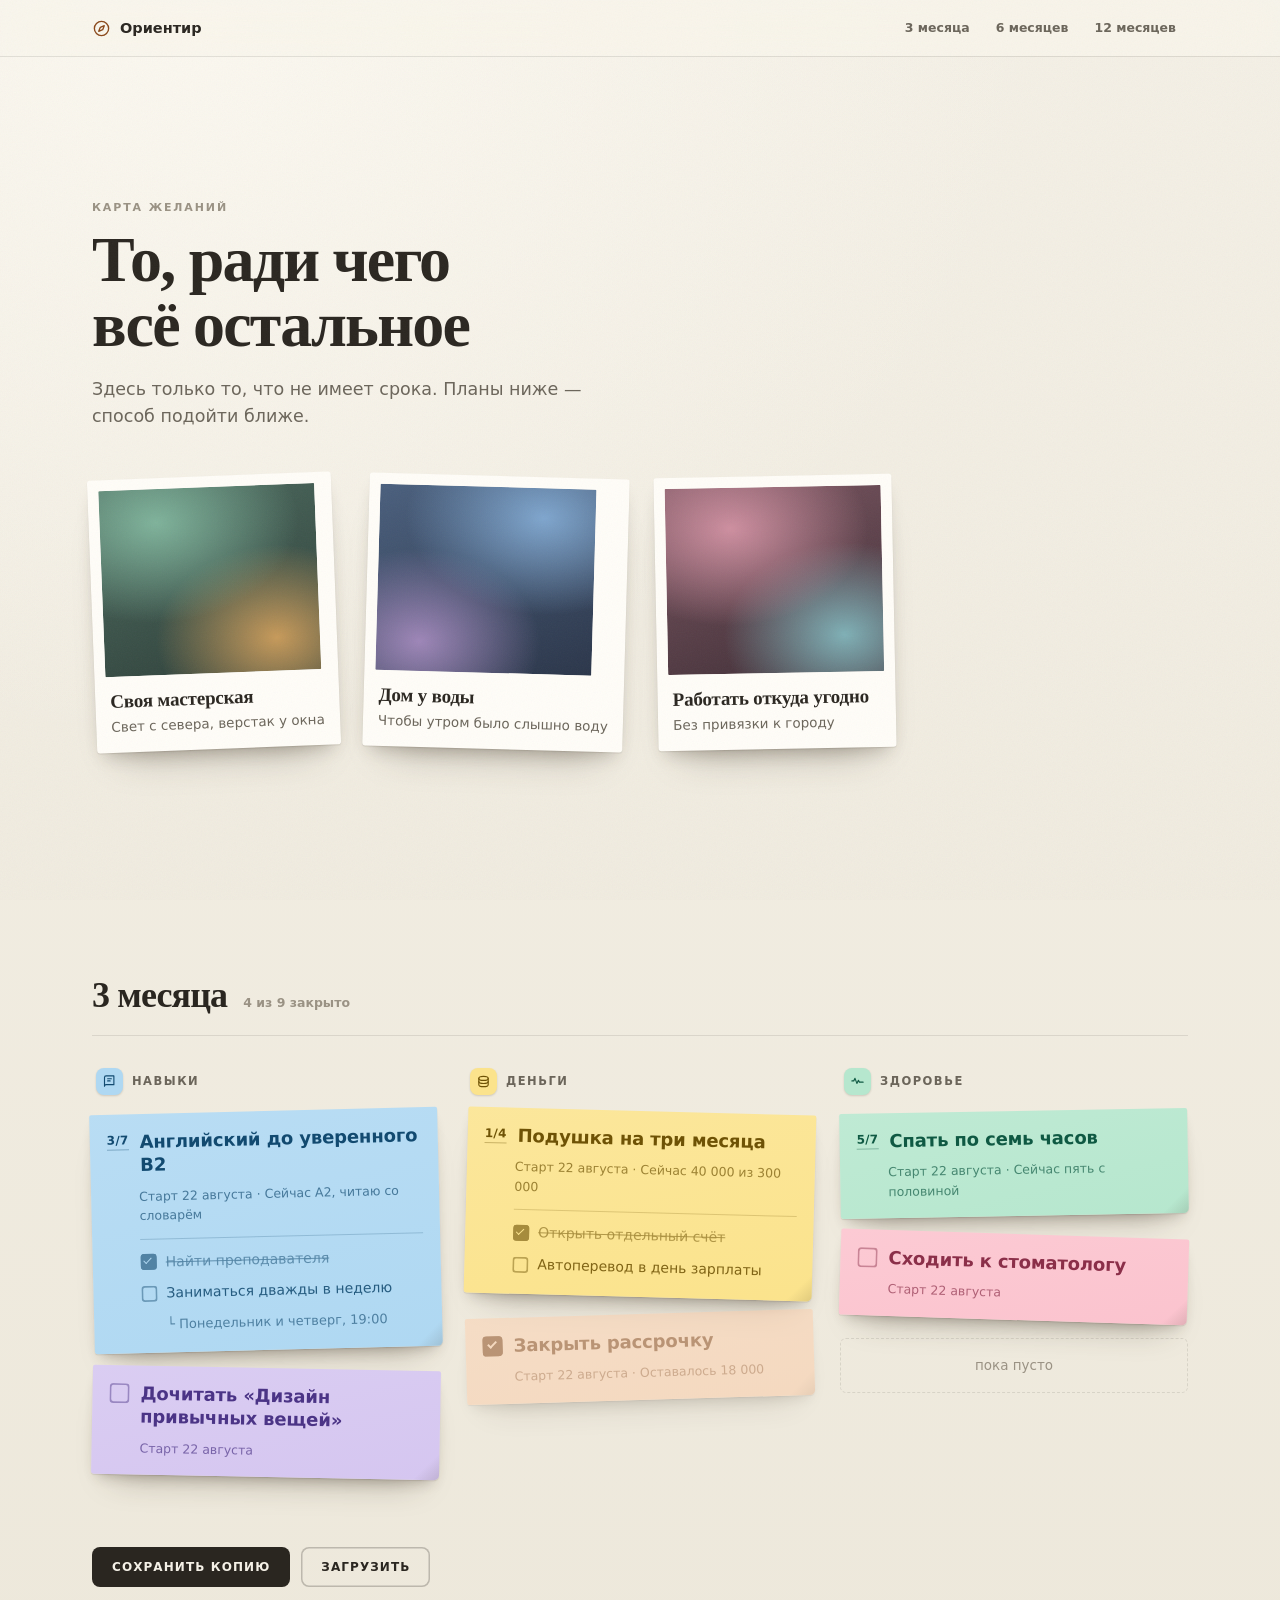
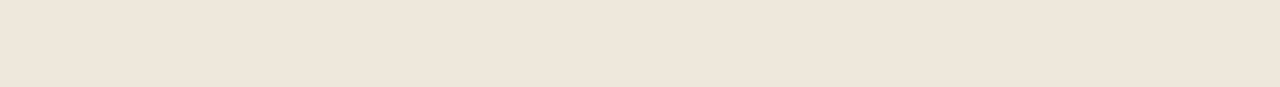
==== commit e4b60715: "Светлый макет: полароиды для мечт, цветные стикеры для планов Co-Authored-By: Claude Opus 5 <noreply" ====
--- a/palette-preview.html
+++ b/palette-preview.html
@@ -7,118 +7,126 @@
 <style>
 *,*::before,*::after{box-sizing:border-box}
 :root{
-  --bg:#07090F; --s1:#0E1220; --s2:#151A2B; --s3:#1E2539;
-  --text:#F2F4FA; --muted:#98A0B8; --dim:#616A85;
-  --line:rgba(255,255,255,.08); --edge:rgba(255,255,255,.075);
-  --glass:rgba(14,18,32,.6);
-  /* у каждой сферы свой драгоценный цвет — не один акцент на всё */
-  --health:#3FB68B; --money:#D9A441; --skills:#5B8FE0; --people:#D2607F; --home:#9B7BE0;
+  --paper:#F4F0E6; --paper2:#EDE8DB;
+  --ink:#2A2620; --ink-soft:#6B655A; --ink-dim:#9A9284;
+  --line:rgba(42,38,32,.11);
+  --glass:rgba(248,245,238,.72);
+  /* стикеры — яркие, но не кислотные */
+  --n-lemon:#FBE38C; --k-lemon:#6E5205;
+  --n-mint:#B6E7CE;  --k-mint:#0F5943;
+  --n-rose:#FBC3CE;  --k-rose:#8B2F49;
+  --n-sky:#AFD8F2;   --k-sky:#124A70;
+  --n-peach:#FBCBA6; --k-peach:#8A4718;
+  --n-lilac:#D5C6F0; --k-lilac:#4B3486;
 }
 html{-webkit-font-smoothing:antialiased}
-body{margin:0;background:var(--bg);color:var(--text);
-  font:16px/1.55 -apple-system,system-ui,"SF Pro Text",sans-serif;position:relative}
-/* зерно поверх всего — убивает пластиковую плоскость */
-body::after{content:"";position:fixed;inset:0;z-index:100;pointer-events:none;opacity:.05;
-  mix-blend-mode:overlay;
-  background-image:url("data:image/svg+xml,%3Csvg xmlns='http://www.w3.org/2000/svg' width='160' height='160'%3E%3Cfilter id='n'%3E%3CfeTurbulence type='fractalNoise' baseFrequency='.85' numOctaves='4'/%3E%3C/filter%3E%3Crect width='100%25' height='100%25' filter='url(%23n)'/%3E%3C/svg%3E")}
+body{margin:0;color:var(--ink);font:16px/1.55 -apple-system,system-ui,"SF Pro Text",sans-serif;
+  background:
+    radial-gradient(120% 80% at 15% 0%,#FBF8F0,transparent 55%),
+    linear-gradient(180deg,var(--paper),var(--paper2));
+  min-height:100vh}
+body::after{content:"";position:fixed;inset:0;z-index:100;pointer-events:none;opacity:.045;
+  background-image:url("data:image/svg+xml,%3Csvg xmlns='http://www.w3.org/2000/svg' width='160' height='160'%3E%3Cfilter id='n'%3E%3CfeTurbulence type='fractalNoise' baseFrequency='.8' numOctaves='4'/%3E%3C/filter%3E%3Crect width='100%25' height='100%25' filter='url(%23n)'/%3E%3C/svg%3E")}
 .serif{font-family:ui-serif,"New York",Georgia,serif}
-.wrap{width:100%;max-width:1140px;margin:0 auto;padding:0 30px}
+.wrap{width:100%;max-width:1160px;margin:0 auto;padding:0 32px}
 
 .bar{position:fixed;inset:0 0 auto 0;z-index:30;background:var(--glass);
-  -webkit-backdrop-filter:blur(30px) saturate(180%);backdrop-filter:blur(30px) saturate(180%);
-  border-top:1px solid var(--edge)}
-.bar::after{content:"";position:absolute;left:0;right:0;top:100%;height:24px;
-  background:linear-gradient(var(--bg),transparent);opacity:.8}
-.bar__in{max-width:1140px;margin:0 auto;padding:0 30px;height:54px;display:flex;align-items:center;gap:20px}
-.mark{display:flex;align-items:center;gap:9px;font:600 14px/1 -apple-system,system-ui;letter-spacing:.02em}
-.mark svg{width:19px;height:19px;color:var(--money)}
+  -webkit-backdrop-filter:blur(24px) saturate(180%);backdrop-filter:blur(24px) saturate(180%);
+  box-shadow:0 1px 0 var(--line)}
+.bar__in{max-width:1160px;margin:0 auto;padding:0 32px;height:56px;display:flex;align-items:center;gap:20px}
+.mark{display:flex;align-items:center;gap:9px;font:600 14.5px/1 -apple-system,system-ui}
+.mark svg{width:19px;height:19px;color:var(--k-peach)}
 .jump{display:flex;gap:2px;margin-left:auto}
-.jump a{font:590 12.5px/1 -apple-system,system-ui;color:var(--muted);padding:8px 12px;
+.jump a{font:590 12.5px/1 -apple-system,system-ui;color:var(--ink-soft);padding:8px 12px;
   border-radius:8px;text-decoration:none;transition:.2s}
-.jump a:hover{color:var(--text);background:rgba(255,255,255,.05)}
-
-/* ---------- мечты ---------- */
+.jump a:hover{color:var(--ink);background:rgba(42,38,32,.06)}
+
+/* ---------- мечты: полароиды ---------- */
 .dreams{min-height:100svh;display:flex;flex-direction:column;justify-content:center;padding:112px 0 72px}
-.eyebrow{font:600 11px/1 -apple-system,system-ui;letter-spacing:.17em;text-transform:uppercase;color:var(--dim)}
-.dreams h1{margin:14px 0 0;font-size:clamp(38px,5.6vw,64px);line-height:1;letter-spacing:-.03em;font-weight:600}
-.lead{margin:18px 0 0;color:var(--muted);max-width:44ch;font-size:17.5px}
-.tiles{display:grid;grid-template-columns:1.3fr 1fr 1fr;gap:18px;margin-top:40px;align-items:end}
-.tile{border-radius:18px;overflow:hidden;position:relative;isolation:isolate;
-  box-shadow:0 1px 0 var(--edge) inset,0 26px 54px rgba(0,0,0,.6);
-  transition:transform .5s cubic-bezier(.2,.8,.3,1)}
-.tile:hover{transform:translateY(-5px)}
-.tile__art{position:relative}
-.tile--tall .tile__art{height:clamp(250px,33vh,340px)}
-.tile__art{height:clamp(190px,24vh,250px)}
-.a1{background:radial-gradient(120% 95% at 22% 12%,#2C6B5A,transparent 58%),
-  radial-gradient(100% 80% at 82% 78%,#7A5A2E,transparent 60%),linear-gradient(160deg,#141A26,#0B0E17)}
-.a2{background:radial-gradient(120% 95% at 78% 16%,#2E4A82,transparent 58%),
-  radial-gradient(90% 80% at 18% 84%,#5C3560,transparent 60%),linear-gradient(160deg,#111726,#0A0D16)}
-.a3{background:radial-gradient(120% 95% at 30% 20%,#6B3A4C,transparent 56%),
-  radial-gradient(95% 80% at 85% 80%,#2F5C63,transparent 60%),linear-gradient(160deg,#161320,#0B0912)}
-.tile__cap{position:absolute;inset:auto 0 0 0;padding:52px 20px 20px;
-  background:linear-gradient(transparent,rgba(6,8,14,.55) 42%,rgba(6,8,14,.93))}
-.tile h2{margin:0;font-size:23px;line-height:1.2;letter-spacing:-.014em;font-weight:600}
-.tile span{display:block;margin-top:6px;color:var(--muted);font-size:14px}
+.eyebrow{font:600 11px/1 -apple-system,system-ui;letter-spacing:.17em;text-transform:uppercase;color:var(--ink-dim)}
+.dreams h1{margin:14px 0 0;font-size:clamp(38px,5.6vw,64px);line-height:1.02;letter-spacing:-.028em;font-weight:600}
+.lead{margin:18px 0 0;color:var(--ink-soft);max-width:44ch;font-size:17.5px}
+.pins{display:flex;gap:30px;margin-top:46px;flex-wrap:wrap}
+.pola{background:#FFFDF8;padding:11px 11px 0;border-radius:3px;transform:rotate(var(--r));
+  box-shadow:0 1px 1px rgba(60,50,35,.12),0 10px 18px -8px rgba(60,50,35,.28),
+             0 26px 40px -26px rgba(60,50,35,.4);
+  transition:transform .45s cubic-bezier(.2,.8,.3,1),box-shadow .45s}
+.pola:hover{transform:rotate(0deg) translateY(-7px) scale(1.02);
+  box-shadow:0 2px 3px rgba(60,50,35,.14),0 20px 34px -12px rgba(60,50,35,.34)}
+.pola__art{width:216px;height:186px;border-radius:1px}
+.p1{background:radial-gradient(110% 90% at 26% 18%,#7FB39B,transparent 60%),
+  radial-gradient(90% 80% at 80% 82%,#C79A5A,transparent 62%),linear-gradient(160deg,#4C6A5E,#2E3F39)}
+.p2{background:radial-gradient(110% 90% at 76% 16%,#7FA6CE,transparent 58%),
+  radial-gradient(90% 80% at 20% 84%,#9E86B8,transparent 62%),linear-gradient(160deg,#4A5F7D,#2B364A)}
+.p3{background:radial-gradient(110% 90% at 30% 22%,#CE8FA0,transparent 58%),
+  radial-gradient(90% 80% at 82% 80%,#7FB0B6,transparent 62%),linear-gradient(160deg,#7A5560,#3F2E36)}
+.pola__cap{padding:13px 4px 15px}
+.pola h2{margin:0;font-size:19px;line-height:1.22;letter-spacing:-.01em;font-weight:600}
+.pola span{display:block;margin-top:4px;color:var(--ink-soft);font-size:13.5px}
 
 /* ---------- горизонт ---------- */
-.horizon{padding:78px 0 0}
-.hhead{display:flex;align-items:baseline;gap:16px;padding-bottom:20px;border-bottom:1px solid var(--line);margin-bottom:30px}
+.horizon{padding:76px 0 0}
+.hhead{display:flex;align-items:baseline;gap:16px;padding-bottom:20px;
+  border-bottom:1px solid var(--line);margin-bottom:32px}
 .hhead h2{margin:0;font-size:36px;line-height:1.08;letter-spacing:-.024em;font-weight:600}
-.hhead em{font-style:normal;color:var(--dim);font:590 12.5px/1 -apple-system,system-ui}
-.areas{display:grid;grid-template-columns:repeat(3,1fr);gap:18px}
-.ahead{display:flex;align-items:center;gap:9px;margin:0 0 13px 2px}
-.ahead .ico{width:26px;height:26px;border-radius:8px;display:grid;place-items:center;flex:none;
-  background:color-mix(in oklab,var(--c) 16%,transparent);
-  box-shadow:inset 0 0 0 1px color-mix(in oklab,var(--c) 30%,transparent)}
-.ahead svg{width:15px;height:15px;color:var(--c)}
-.ahead b{font:600 11.5px/1 -apple-system,system-ui;letter-spacing:.13em;text-transform:uppercase;color:var(--muted)}
-.stack{display:flex;flex-direction:column;gap:11px}
-
-.card{border-radius:15px;padding:15px 16px;cursor:pointer;position:relative;overflow:hidden;
-  background:linear-gradient(180deg,var(--s2),var(--s1));
-  box-shadow:0 1px 0 var(--edge) inset,0 12px 30px rgba(0,0,0,.45);
-  transition:transform .12s cubic-bezier(.3,.9,.4,1)}
-.card::before{content:"";position:absolute;left:0;top:0;bottom:0;width:2px;background:var(--c);opacity:.55}
-.card:active{transform:scale(.985)}
-.top{display:flex;align-items:center;gap:12px}
-.ring{width:34px;height:34px;flex:none;position:relative}
-.ring svg{transform:rotate(-90deg)}
-.ring b{position:absolute;inset:0;display:grid;place-items:center;
-  font:600 10.5px/1 -apple-system,system-ui;color:var(--c);font-variant-numeric:tabular-nums}
-.box{width:21px;height:21px;border-radius:6.5px;flex:none;box-shadow:inset 0 0 0 1.5px var(--dim);transition:.2s}
-.box--on{background:var(--c);box-shadow:inset 0 0 0 1.5px var(--c);position:relative}
-.box--on::after{content:"";position:absolute;left:7px;top:3.5px;width:5px;height:9px;
-  border:solid var(--bg);border-width:0 2px 2px 0;transform:rotate(45deg)}
-.card h3{margin:0;font-size:18.5px;line-height:1.26;letter-spacing:-.01em;font-weight:590;flex:1}
-.start{margin:9px 0 0 46px;font-size:12.5px;color:var(--dim)}
-.card--flat .start{margin-left:33px}
-.kids{margin:13px 0 2px 46px;padding-top:12px;border-top:1px solid var(--line);
-  display:flex;flex-direction:column;gap:11px}
-.kid{display:flex;align-items:center;gap:10px;font-size:14.5px;color:var(--muted)}
-.kid .box{width:17px;height:17px;border-radius:5.5px}
-.kid .box--on::after{left:5.5px;top:2.5px;width:4px;height:7.5px;border-width:0 1.8px 1.8px 0}
-.kid--done{color:var(--dim)}.kid--done .t{text-decoration:line-through}
-.sub{margin-left:27px;font-size:13.5px;color:var(--dim)}
-.empty{font-size:13.5px;color:var(--dim);opacity:.55;padding:15px 3px}
-.done .card{opacity:.5}
-.foot{padding:64px 0 96px;display:flex;gap:11px}
+.hhead em{font-style:normal;color:var(--ink-dim);font:590 12.5px/1 -apple-system,system-ui}
+.areas{display:grid;grid-template-columns:repeat(3,1fr);gap:26px}
+.ahead{display:flex;align-items:center;gap:9px;margin:0 0 16px 4px}
+.ahead .ico{width:27px;height:27px;border-radius:8px;display:grid;place-items:center;flex:none;
+  background:var(--n);box-shadow:0 1px 2px rgba(60,50,35,.18)}
+.ahead svg{width:15px;height:15px;color:var(--k)}
+.ahead b{font:600 11.5px/1 -apple-system,system-ui;letter-spacing:.13em;text-transform:uppercase;color:var(--ink-soft)}
+.stack{display:flex;flex-direction:column;gap:18px}
+
+/* ---------- стикер ---------- */
+.note{position:relative;padding:16px 17px 17px;cursor:pointer;color:var(--k);
+  background:linear-gradient(168deg,color-mix(in oklab,var(--n) 88%,#fff),var(--n));
+  border-radius:2px 2px 5px 3px;transform:rotate(var(--r));
+  box-shadow:0 1px 1px rgba(60,50,35,.13),0 8px 14px -7px rgba(60,50,35,.3),
+             0 22px 34px -22px rgba(60,50,35,.4);
+  transition:transform .3s cubic-bezier(.2,.8,.3,1),box-shadow .3s}
+.note::after{content:"";position:absolute;right:0;bottom:0;width:26px;height:26px;
+  background:linear-gradient(135deg,transparent 48%,rgba(60,50,35,.14));border-radius:0 0 5px 0}
+.note:hover{transform:rotate(0deg) translateY(-4px);
+  box-shadow:0 2px 3px rgba(60,50,35,.15),0 16px 26px -10px rgba(60,50,35,.34)}
+.note:active{transform:rotate(0deg) translateY(-1px) scale(.99)}
+.top{display:flex;align-items:flex-start;gap:11px}
+.box{width:20px;height:20px;border-radius:4px;flex:none;margin-top:2px;
+  box-shadow:inset 0 0 0 1.8px color-mix(in oklab,var(--k) 45%,transparent);transition:.2s}
+.box--on{background:var(--k);box-shadow:inset 0 0 0 1.8px var(--k);position:relative}
+.box--on::after{content:"";position:absolute;left:6.5px;top:3px;width:5px;height:9px;
+  border:solid var(--n);border-width:0 2px 2px 0;transform:rotate(45deg)}
+.cnt{font:600 12px/1 -apple-system,system-ui;letter-spacing:.02em;flex:none;margin-top:4px;
+  font-variant-numeric:tabular-nums;padding-bottom:3px;
+  border-bottom:1.5px solid color-mix(in oklab,var(--k) 35%,transparent)}
+.note h3{margin:0;font-size:18px;line-height:1.3;letter-spacing:-.008em;font-weight:600;flex:1}
+.start{margin:10px 0 0 31px;font-size:12.5px;color:color-mix(in oklab,var(--k) 68%,transparent)}
+.kids{margin:13px 0 1px 31px;padding-top:12px;display:flex;flex-direction:column;gap:10px;
+  border-top:1px solid color-mix(in oklab,var(--k) 22%,transparent)}
+.kid{display:flex;align-items:center;gap:9px;font-size:14px;color:color-mix(in oklab,var(--k) 88%,transparent)}
+.kid .box{width:16px;height:16px;border-radius:3.5px;margin-top:0}
+.kid .box--on::after{left:5px;top:2px;width:4px;height:7.5px;border-width:0 1.8px 1.8px 0}
+.kid--done{opacity:.6}.kid--done .t{text-decoration:line-through}
+.sub{margin-left:25px;font-size:13px;opacity:.62}
+.note--done{opacity:.52}
+.empty{font-size:13.5px;color:var(--ink-dim);padding:16px 6px;
+  border:1.5px dashed var(--line);border-radius:6px;text-align:center}
+.foot{padding:70px 0 100px;display:flex;gap:11px}
 .btn{font:600 12px/1 -apple-system,system-ui;letter-spacing:.09em;text-transform:uppercase;
-  padding:14px 20px;border-radius:10px;border:0;cursor:pointer;background:var(--money);color:#100C04;transition:transform .12s}
+  padding:14px 20px;border-radius:8px;border:0;cursor:pointer;background:var(--ink);color:var(--paper);
+  transition:transform .12s}
 .btn:active{transform:scale(.97)}
-.btn--g{background:rgba(255,255,255,.05);color:var(--text);box-shadow:inset 0 0 0 1px var(--line)}
-@media (max-width:960px){.tiles,.areas{grid-template-columns:1fr}.jump{display:none}}
+.btn--g{background:transparent;color:var(--ink);box-shadow:inset 0 0 0 1.5px rgba(42,38,32,.25)}
+@media (max-width:960px){.areas{grid-template-columns:1fr}.jump{display:none}}
 @media (prefers-reduced-motion:reduce){*{transition-duration:.01ms!important}}
 </style>
 </head>
 <body>
 <svg style="display:none">
   <symbol id="i-compass" viewBox="0 0 24 24" fill="none" stroke="currentColor" stroke-width="1.7" stroke-linecap="round" stroke-linejoin="round"><circle cx="12" cy="12" r="9"/><path d="m15.5 8.5-2 5-5 2 2-5z"/></symbol>
-  <symbol id="i-heart" viewBox="0 0 24 24" fill="none" stroke="currentColor" stroke-width="1.7" stroke-linecap="round" stroke-linejoin="round"><path d="M3 11h3l2-4 3 8 2.5-5 1.5 3h6"/></symbol>
-  <symbol id="i-coin" viewBox="0 0 24 24" fill="none" stroke="currentColor" stroke-width="1.7" stroke-linecap="round" stroke-linejoin="round"><ellipse cx="12" cy="7" rx="7.5" ry="3.2"/><path d="M4.5 7v10c0 1.8 3.4 3.2 7.5 3.2s7.5-1.4 7.5-3.2V7"/><path d="M4.5 12c0 1.8 3.4 3.2 7.5 3.2s7.5-1.4 7.5-3.2"/></symbol>
-  <symbol id="i-skill" viewBox="0 0 24 24" fill="none" stroke="currentColor" stroke-width="1.7" stroke-linecap="round" stroke-linejoin="round"><path d="M4 5.5A2.5 2.5 0 0 1 6.5 3H19v14H6.5A2.5 2.5 0 0 0 4 19.5z"/><path d="M9 7.5h6M9 11h4"/></symbol>
-  <symbol id="i-people" viewBox="0 0 24 24" fill="none" stroke="currentColor" stroke-width="1.7" stroke-linecap="round" stroke-linejoin="round"><circle cx="9" cy="8" r="3.2"/><path d="M3.5 19.5a5.5 5.5 0 0 1 11 0"/><path d="M16 5.6a3.2 3.2 0 0 1 0 6.3M17.5 14.6a5.5 5.5 0 0 1 3 4.9"/></symbol>
-  <symbol id="i-home" viewBox="0 0 24 24" fill="none" stroke="currentColor" stroke-width="1.7" stroke-linecap="round" stroke-linejoin="round"><path d="M4 10.5 12 4l8 6.5V19a1.5 1.5 0 0 1-1.5 1.5h-13A1.5 1.5 0 0 1 4 19z"/><path d="M9.5 20.5v-6h5v6"/></symbol>
+  <symbol id="i-heart" viewBox="0 0 24 24" fill="none" stroke="currentColor" stroke-width="1.8" stroke-linecap="round" stroke-linejoin="round"><path d="M3 11h3l2-4 3 8 2.5-5 1.5 3h6"/></symbol>
+  <symbol id="i-coin" viewBox="0 0 24 24" fill="none" stroke="currentColor" stroke-width="1.8" stroke-linecap="round" stroke-linejoin="round"><ellipse cx="12" cy="7" rx="7.5" ry="3.2"/><path d="M4.5 7v10c0 1.8 3.4 3.2 7.5 3.2s7.5-1.4 7.5-3.2V7"/><path d="M4.5 12c0 1.8 3.4 3.2 7.5 3.2s7.5-1.4 7.5-3.2"/></symbol>
+  <symbol id="i-skill" viewBox="0 0 24 24" fill="none" stroke="currentColor" stroke-width="1.8" stroke-linecap="round" stroke-linejoin="round"><path d="M4 5.5A2.5 2.5 0 0 1 6.5 3H19v14H6.5A2.5 2.5 0 0 0 4 19.5z"/><path d="M9 7.5h6M9 11h4"/></symbol>
 </svg>
 
 <div class="bar"><div class="bar__in">
@@ -130,13 +138,13 @@
   <p class="eyebrow">Карта желаний</p>
   <h1 class="serif">То, ради чего<br>всё остальное</h1>
   <p class="lead">Здесь только то, что не имеет срока. Планы ниже — способ подойти ближе.</p>
-  <div class="tiles">
-    <article class="tile tile--tall"><div class="tile__art a1"></div>
-      <div class="tile__cap"><h2 class="serif">Своя мастерская</h2><span>Свет с севера, верстак у окна</span></div></article>
-    <article class="tile"><div class="tile__art a2"></div>
-      <div class="tile__cap"><h2 class="serif">Дом у воды</h2><span>Чтобы утром было слышно воду</span></div></article>
-    <article class="tile"><div class="tile__art a3"></div>
-      <div class="tile__cap"><h2 class="serif">Работать откуда угодно</h2><span>Без привязки к городу</span></div></article>
+  <div class="pins">
+    <article class="pola" style="--r:-2.2deg"><div class="pola__art p1"></div>
+      <div class="pola__cap"><h2 class="serif">Своя мастерская</h2><span>Свет с севера, верстак у окна</span></div></article>
+    <article class="pola" style="--r:1.6deg"><div class="pola__art p2"></div>
+      <div class="pola__cap"><h2 class="serif">Дом у воды</h2><span>Чтобы утром было слышно воду</span></div></article>
+    <article class="pola" style="--r:-1.1deg"><div class="pola__art p3"></div>
+      <div class="pola__cap"><h2 class="serif">Работать откуда угодно</h2><span>Без привязки к городу</span></div></article>
   </div>
 </div></section>
 
@@ -144,14 +152,11 @@
   <div class="hhead"><h2 class="serif">3 месяца</h2><em>4 из 9 закрыто</em></div>
   <div class="areas">
 
-    <div style="--c:var(--skills)">
+    <div style="--n:var(--n-sky);--k:var(--k-sky)">
       <div class="ahead"><span class="ico"><svg><use href="#i-skill"/></svg></span><b>Навыки</b></div>
       <div class="stack">
-        <div class="card">
-          <div class="top">
-            <span class="ring"><svg width="34" height="34"><circle cx="17" cy="17" r="14" fill="none" stroke="rgba(255,255,255,.1)" stroke-width="2.5"/><circle cx="17" cy="17" r="14" fill="none" stroke="var(--c)" stroke-width="2.5" stroke-linecap="round" stroke-dasharray="88" stroke-dashoffset="50.3"/></svg><b>3/7</b></span>
-            <h3 class="serif">Английский до уверенного B2</h3>
-          </div>
+        <div class="note" style="--r:-1.4deg">
+          <div class="top"><span class="cnt">3/7</span><h3>Английский до уверенного B2</h3></div>
           <div class="start">Старт 22 августа · Сейчас A2, читаю со словарём</div>
           <div class="kids">
             <div class="kid kid--done"><span class="box box--on"></span><span class="t">Найти преподавателя</span></div>
@@ -159,42 +164,43 @@
             <div class="sub">└ Понедельник и четверг, 19:00</div>
           </div>
         </div>
-        <div class="card card--flat"><div class="top"><span class="box"></span><h3 class="serif">Дочитать «Дизайн привычных вещей»</h3></div>
-          <div class="start">Старт 22 августа</div></div>
+        <div class="note" style="--r:1.1deg;--n:var(--n-lilac);--k:var(--k-lilac)">
+          <div class="top"><span class="box"></span><h3>Дочитать «Дизайн привычных вещей»</h3></div>
+          <div class="start">Старт 22 августа</div>
+        </div>
       </div>
     </div>
 
-    <div style="--c:var(--money)">
+    <div style="--n:var(--n-lemon);--k:var(--k-lemon)">
       <div class="ahead"><span class="ico"><svg><use href="#i-coin"/></svg></span><b>Деньги</b></div>
       <div class="stack">
-        <div class="card">
-          <div class="top">
-            <span class="ring"><svg width="34" height="34"><circle cx="17" cy="17" r="14" fill="none" stroke="rgba(255,255,255,.1)" stroke-width="2.5"/><circle cx="17" cy="17" r="14" fill="none" stroke="var(--c)" stroke-width="2.5" stroke-linecap="round" stroke-dasharray="88" stroke-dashoffset="66"/></svg><b>1/4</b></span>
-            <h3 class="serif">Подушка на три месяца</h3>
-          </div>
+        <div class="note" style="--r:1.5deg">
+          <div class="top"><span class="cnt">1/4</span><h3>Подушка на три месяца</h3></div>
           <div class="start">Старт 22 августа · Сейчас 40 000 из 300 000</div>
           <div class="kids">
             <div class="kid kid--done"><span class="box box--on"></span><span class="t">Открыть отдельный счёт</span></div>
             <div class="kid"><span class="box"></span><span class="t">Автоперевод в день зарплаты</span></div>
           </div>
         </div>
-        <div class="done"><div class="card card--flat"><div class="top"><span class="box box--on"></span><h3 class="serif">Закрыть рассрочку</h3></div>
-          <div class="start">Старт 22 августа · Оставалось 18 000</div></div></div>
+        <div class="note note--done" style="--r:-1.7deg;--n:var(--n-peach);--k:var(--k-peach)">
+          <div class="top"><span class="box box--on"></span><h3>Закрыть рассрочку</h3></div>
+          <div class="start">Старт 22 августа · Оставалось 18 000</div>
+        </div>
       </div>
     </div>
 
-    <div style="--c:var(--health)">
+    <div style="--n:var(--n-mint);--k:var(--k-mint)">
       <div class="ahead"><span class="ico"><svg><use href="#i-heart"/></svg></span><b>Здоровье</b></div>
       <div class="stack">
-        <div class="card">
-          <div class="top">
-            <span class="ring"><svg width="34" height="34"><circle cx="17" cy="17" r="14" fill="none" stroke="rgba(255,255,255,.1)" stroke-width="2.5"/><circle cx="17" cy="17" r="14" fill="none" stroke="var(--c)" stroke-width="2.5" stroke-linecap="round" stroke-dasharray="88" stroke-dashoffset="22"/></svg><b>5/7</b></span>
-            <h3 class="serif">Спать по семь часов</h3>
-          </div>
+        <div class="note" style="--r:-1deg">
+          <div class="top"><span class="cnt">5/7</span><h3>Спать по семь часов</h3></div>
           <div class="start">Старт 22 августа · Сейчас пять с половиной</div>
         </div>
-        <div class="card card--flat"><div class="top"><span class="box"></span><h3 class="serif">Сходить к стоматологу</h3></div>
-          <div class="start">Старт 22 августа</div></div>
+        <div class="note" style="--r:1.8deg;--n:var(--n-rose);--k:var(--k-rose)">
+          <div class="top"><span class="box"></span><h3>Сходить к стоматологу</h3></div>
+          <div class="start">Старт 22 августа</div>
+        </div>
+        <div class="empty">пока пусто</div>
       </div>
     </div>
 
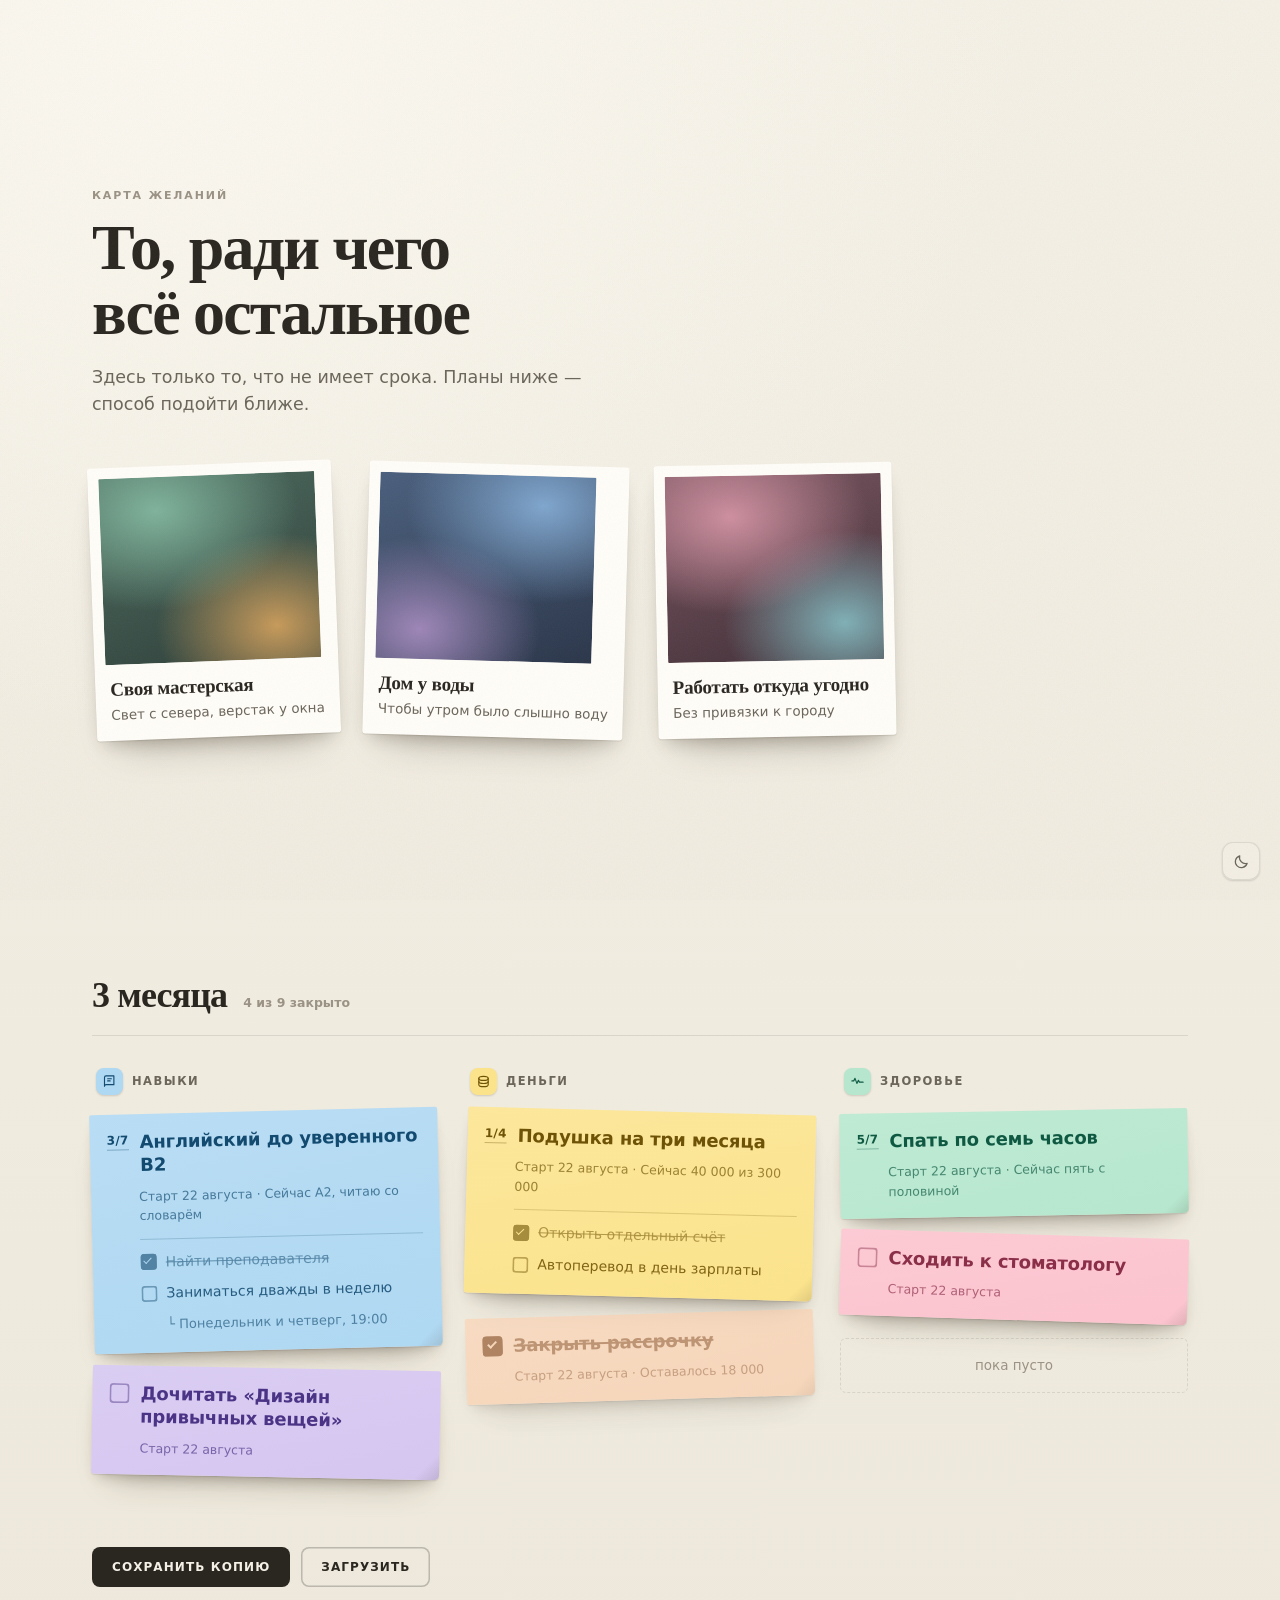
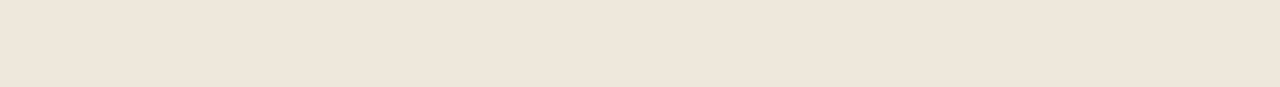
==== commit fe858ba1: "Убрать верхнюю плашку, добавить тёмный вариант доски Co-Authored-By: Claude Opus 5 <noreply@anthropi" ====
--- a/palette-preview.html
+++ b/palette-preview.html
@@ -19,6 +19,39 @@
   --n-peach:#FBCBA6; --k-peach:#8A4718;
   --n-lilac:#D5C6F0; --k-lilac:#4B3486;
 }
+[data-t="dark"]{
+  --paper:#15130F; --paper2:#0C0B09;
+  --ink:#EFEADF; --ink-soft:#A79E8E; --ink-dim:#71695C;
+  --line:rgba(239,234,223,.13);
+}
+[data-t="dark"] body,body[data-t="dark"]{
+  background:
+    radial-gradient(120% 80% at 18% 0%,#211D17,transparent 58%),
+    radial-gradient(90% 70% at 85% 100%,#1C1913,transparent 60%),
+    linear-gradient(180deg,var(--paper),var(--paper2))}
+[data-t="dark"] .pola{background:#F7F2E6;
+  box-shadow:0 1px 1px rgba(0,0,0,.5),0 12px 22px -8px rgba(0,0,0,.6),0 30px 46px -26px rgba(0,0,0,.8)}
+[data-t="dark"] .pola h2{color:#2A2620}
+[data-t="dark"] .pola span{color:#6B655A}
+[data-t="dark"] .note{
+  box-shadow:0 1px 1px rgba(0,0,0,.45),0 10px 18px -8px rgba(0,0,0,.6),0 26px 40px -24px rgba(0,0,0,.75)}
+[data-t="dark"] .note:hover{box-shadow:0 2px 4px rgba(0,0,0,.5),0 20px 32px -12px rgba(0,0,0,.65)}
+[data-t="dark"] .btn{background:var(--ink);color:#15130F}
+[data-t="dark"] .btn--g{background:transparent;color:var(--ink);box-shadow:inset 0 0 0 1.5px rgba(239,234,223,.28)}
+[data-t="dark"] body::after{opacity:.06;mix-blend-mode:screen}
+[data-t="dark"] .empty{border-color:rgba(239,234,223,.16)}
+
+/* тихий переключатель в углу — не плашка */
+.tt{position:fixed;right:20px;bottom:20px;z-index:40;width:38px;height:38px;border-radius:11px;
+  border:0;cursor:pointer;display:grid;place-items:center;
+  background:color-mix(in oklab,var(--paper) 70%,transparent);
+  -webkit-backdrop-filter:blur(14px);backdrop-filter:blur(14px);
+  box-shadow:0 1px 2px rgba(0,0,0,.14),inset 0 0 0 1px var(--line);color:var(--ink-soft);
+  transition:color .2s,transform .12s}
+.tt:hover{color:var(--ink)}
+.tt:active{transform:scale(.94)}
+.tt svg{width:17px;height:17px}
+
 html{-webkit-font-smoothing:antialiased}
 body{margin:0;color:var(--ink);font:16px/1.55 -apple-system,system-ui,"SF Pro Text",sans-serif;
   background:
@@ -30,19 +63,9 @@
 .serif{font-family:ui-serif,"New York",Georgia,serif}
 .wrap{width:100%;max-width:1160px;margin:0 auto;padding:0 32px}
 
-.bar{position:fixed;inset:0 0 auto 0;z-index:30;background:var(--glass);
-  -webkit-backdrop-filter:blur(24px) saturate(180%);backdrop-filter:blur(24px) saturate(180%);
-  box-shadow:0 1px 0 var(--line)}
-.bar__in{max-width:1160px;margin:0 auto;padding:0 32px;height:56px;display:flex;align-items:center;gap:20px}
-.mark{display:flex;align-items:center;gap:9px;font:600 14.5px/1 -apple-system,system-ui}
-.mark svg{width:19px;height:19px;color:var(--k-peach)}
-.jump{display:flex;gap:2px;margin-left:auto}
-.jump a{font:590 12.5px/1 -apple-system,system-ui;color:var(--ink-soft);padding:8px 12px;
-  border-radius:8px;text-decoration:none;transition:.2s}
-.jump a:hover{color:var(--ink);background:rgba(42,38,32,.06)}
 
 /* ---------- мечты: полароиды ---------- */
-.dreams{min-height:100svh;display:flex;flex-direction:column;justify-content:center;padding:112px 0 72px}
+.dreams{min-height:100svh;display:flex;flex-direction:column;justify-content:center;padding:88px 0 72px}
 .eyebrow{font:600 11px/1 -apple-system,system-ui;letter-spacing:.17em;text-transform:uppercase;color:var(--ink-dim)}
 .dreams h1{margin:14px 0 0;font-size:clamp(38px,5.6vw,64px);line-height:1.02;letter-spacing:-.028em;font-weight:600}
 .lead{margin:18px 0 0;color:var(--ink-soft);max-width:44ch;font-size:17.5px}
@@ -108,7 +131,9 @@
 .kid .box--on::after{left:5px;top:2px;width:4px;height:7.5px;border-width:0 1.8px 1.8px 0}
 .kid--done{opacity:.6}.kid--done .t{text-decoration:line-through}
 .sub{margin-left:25px;font-size:13px;opacity:.62}
-.note--done{opacity:.52}
+.note--done{opacity:.62}
+.note--done h3{text-decoration:line-through;text-decoration-thickness:1.5px;opacity:.8}
+[data-t="dark"] .note--done{opacity:.7}
 .empty{font-size:13.5px;color:var(--ink-dim);padding:16px 6px;
   border:1.5px dashed var(--line);border-radius:6px;text-align:center}
 .foot{padding:70px 0 100px;display:flex;gap:11px}
@@ -127,12 +152,11 @@
   <symbol id="i-heart" viewBox="0 0 24 24" fill="none" stroke="currentColor" stroke-width="1.8" stroke-linecap="round" stroke-linejoin="round"><path d="M3 11h3l2-4 3 8 2.5-5 1.5 3h6"/></symbol>
   <symbol id="i-coin" viewBox="0 0 24 24" fill="none" stroke="currentColor" stroke-width="1.8" stroke-linecap="round" stroke-linejoin="round"><ellipse cx="12" cy="7" rx="7.5" ry="3.2"/><path d="M4.5 7v10c0 1.8 3.4 3.2 7.5 3.2s7.5-1.4 7.5-3.2V7"/><path d="M4.5 12c0 1.8 3.4 3.2 7.5 3.2s7.5-1.4 7.5-3.2"/></symbol>
   <symbol id="i-skill" viewBox="0 0 24 24" fill="none" stroke="currentColor" stroke-width="1.8" stroke-linecap="round" stroke-linejoin="round"><path d="M4 5.5A2.5 2.5 0 0 1 6.5 3H19v14H6.5A2.5 2.5 0 0 0 4 19.5z"/><path d="M9 7.5h6M9 11h4"/></symbol>
+  <symbol id="i-moon" viewBox="0 0 24 24" fill="none" stroke="currentColor" stroke-width="1.7" stroke-linecap="round" stroke-linejoin="round"><path d="M20 14.5A8.5 8.5 0 0 1 9.5 4a8.5 8.5 0 1 0 10.5 10.5z"/></symbol>
+  <symbol id="i-sun" viewBox="0 0 24 24" fill="none" stroke="currentColor" stroke-width="1.7" stroke-linecap="round" stroke-linejoin="round"><circle cx="12" cy="12" r="4.2"/><path d="M12 2.6v2M12 19.4v2M2.6 12h2M19.4 12h2M5.4 5.4l1.4 1.4M17.2 17.2l1.4 1.4M18.6 5.4l-1.4 1.4M6.8 17.2l-1.4 1.4"/></symbol>
 </svg>
-
-<div class="bar"><div class="bar__in">
-  <span class="mark"><svg><use href="#i-compass"/></svg>Ориентир</span>
-  <nav class="jump"><a href="#h3">3 месяца</a><a href="#h6">6 месяцев</a><a href="#h12">12 месяцев</a></nav>
-</div></div>
+<button class="tt" id="tt" aria-label="Сменить тему"><svg><use href="#i-moon" id="ttIcon"/></svg></button>
+
 
 <section class="dreams"><div class="wrap">
   <p class="eyebrow">Карта желаний</p>
@@ -207,5 +231,13 @@
   </div>
   <div class="foot"><button class="btn">Сохранить копию</button><button class="btn btn--g">Загрузить</button></div>
 </div></section>
+<script>
+  var tt = document.getElementById('tt'), icon = document.getElementById('ttIcon');
+  tt.addEventListener('click', function () {
+    var dark = document.documentElement.dataset.t === 'dark';
+    document.documentElement.dataset.t = dark ? '' : 'dark';
+    icon.setAttribute('href', dark ? '#i-moon' : '#i-sun');
+  });
+</script>
 </body>
 </html>
